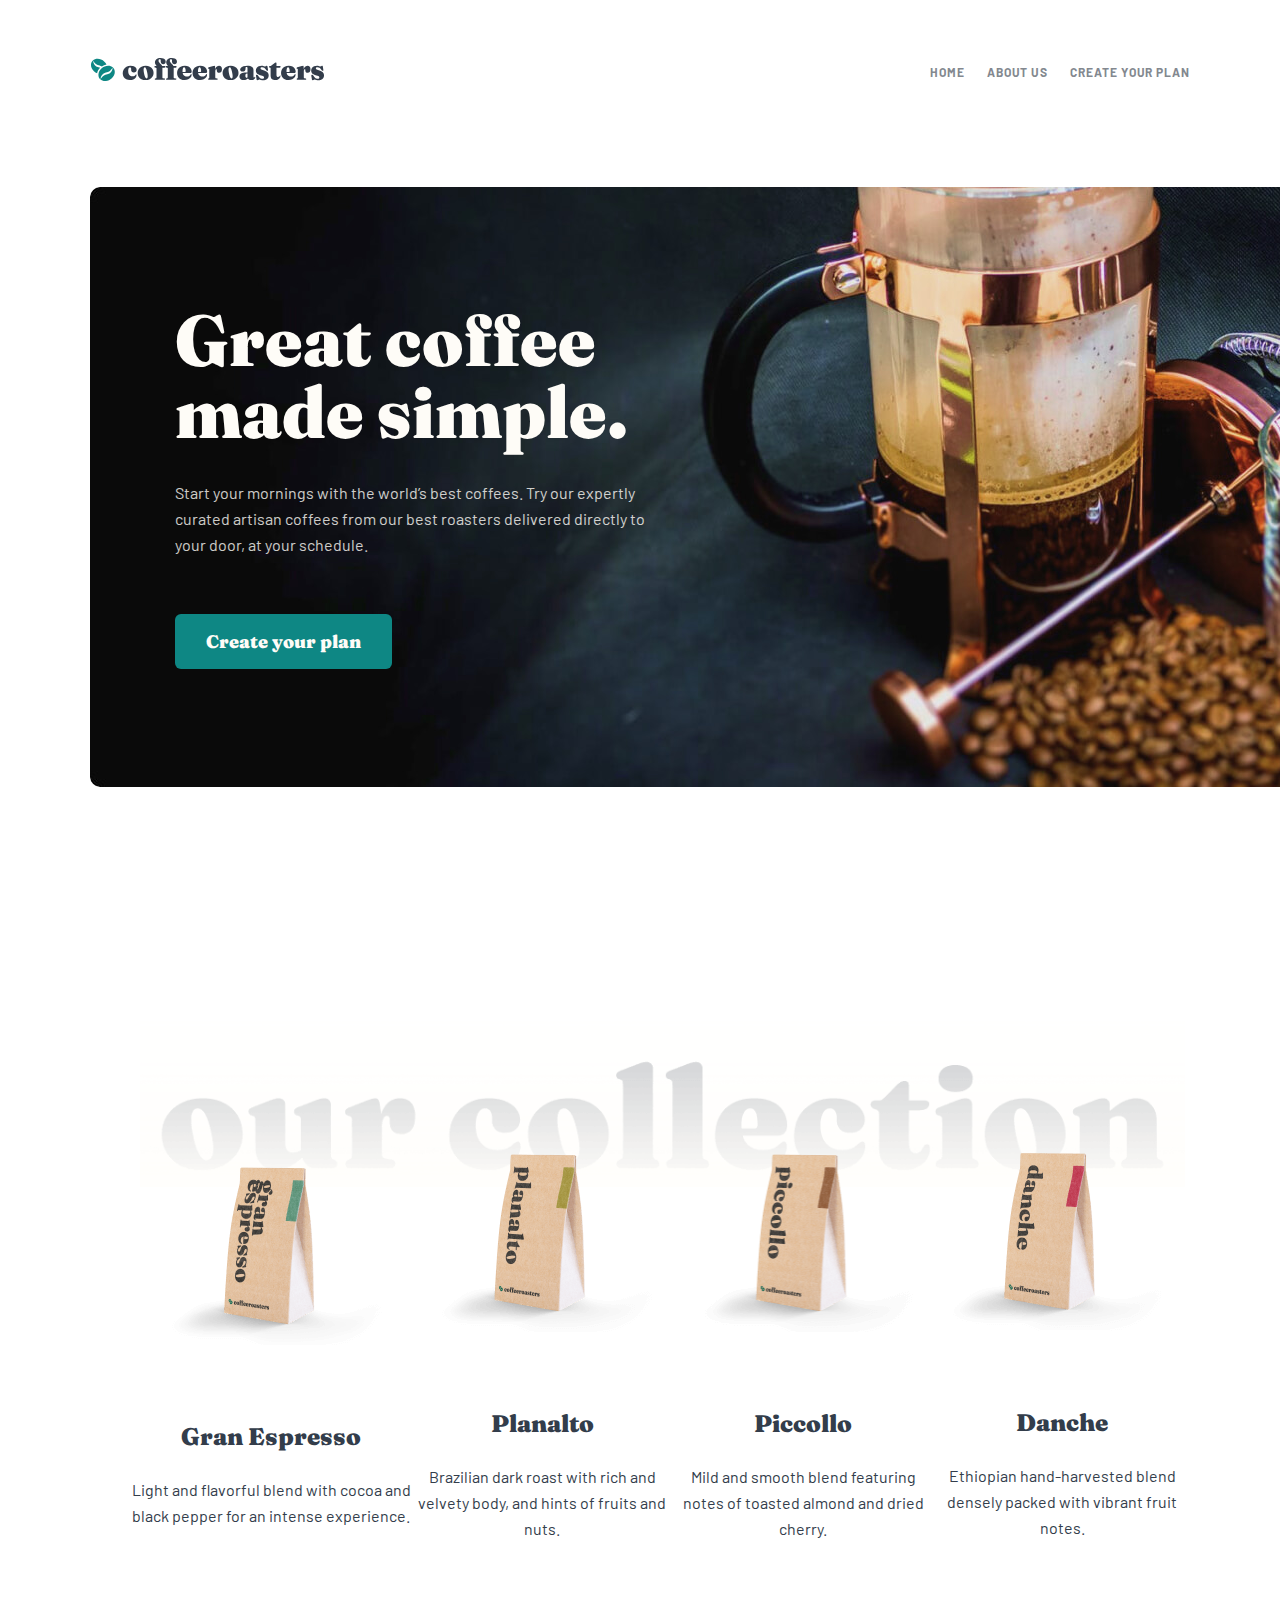
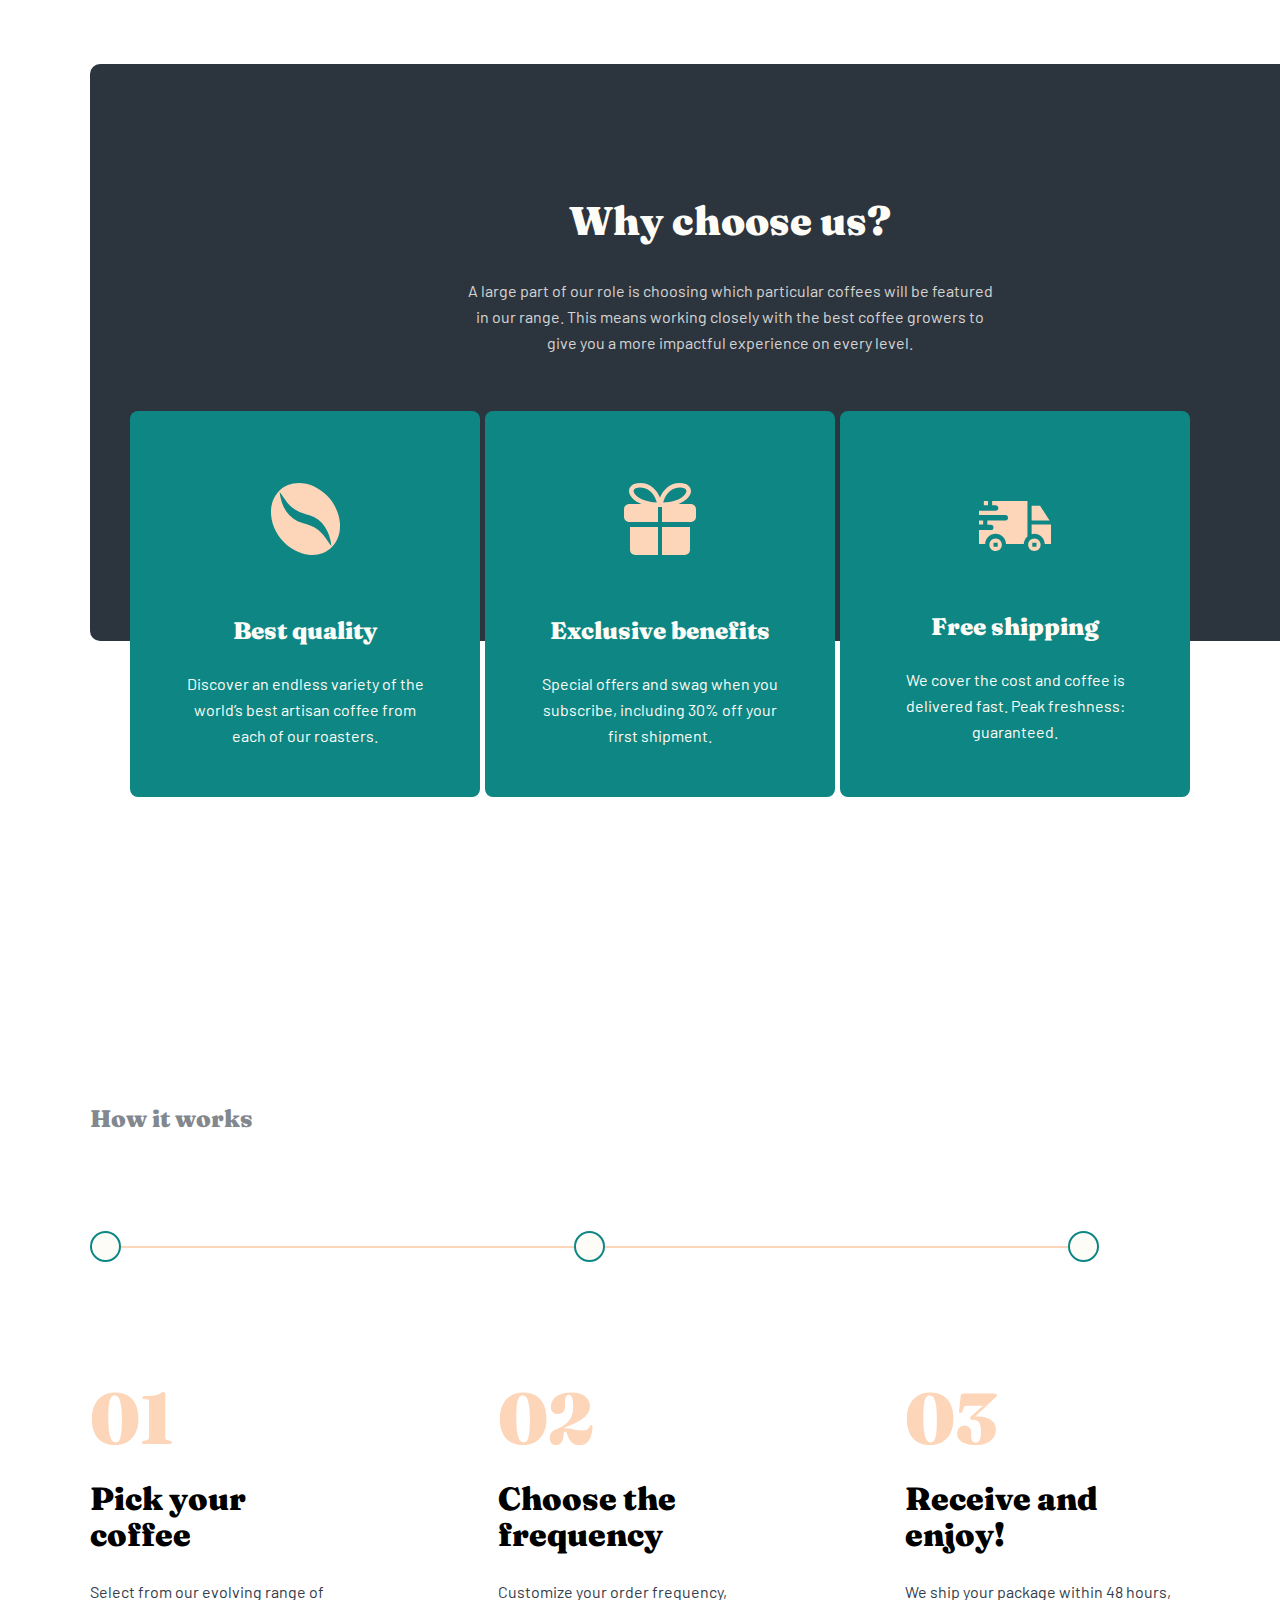
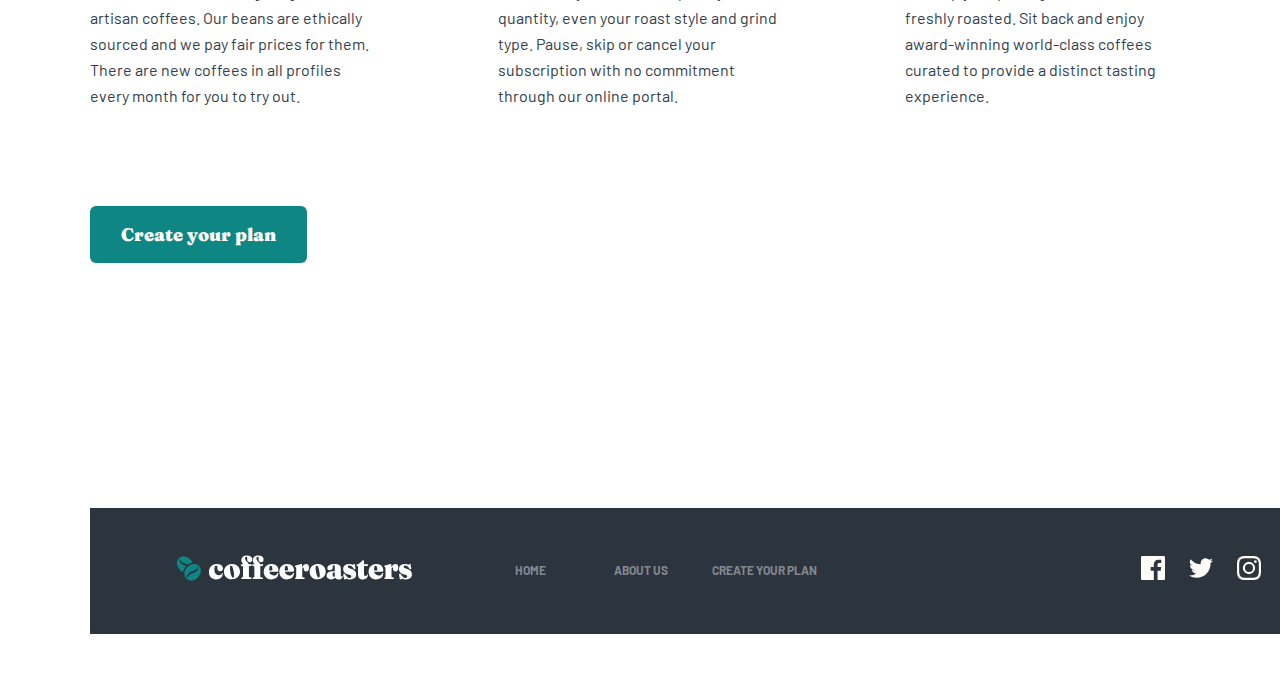
==== index.html @ 52d895f5 "coffe submit test 1" ====
<!DOCTYPE html>
<html lang="en">
<head>
    <meta charset="UTF-8"/>
    <meta http-equiv="X-UA-Compatible" content="IE=edge"/>
    <meta name="viewport" content="width=device-width, initial-scale=1.0"/>
    <link rel="preconnect" href="https://fonts.googleapis.com"/><link rel="preconnect" href="https://fonts.gstatic.com" crossorigin/><link href="https://fonts.googleapis.com/css2?family=Barlow:wght@400;600;700&family=Fraunces:opsz,wght@9..144,900&display=swap" rel="stylesheet"/>
    <link rel="stylesheet" href="./css/main.css"/>
<title>Homework2-1/2</title>
</head>

<body>
    <!-- 
        ============================
        HEADER
        ============================
    -->
    
    <header class="header">
        <div class="container">
            <a class="logo" href="index.html">
                <img class="logo-img" src="./icons/coffee-logobek.svg" alt="Logo of coffeeroasters" width="235" height="25"/>
            </a>
            <nav class="nav">
                <ul class="nav__list">
                    <li class="nav__list--item">
                        <a class="nav__list--item-link" href="index.html">HOME</a>
                    </li>
                    <li class="nav__list--item">
                        <a class="nav__list--item-link" href="about-us.html">ABOUT US</a>
                    </li>
                    <li class="nav__list--item">
                        <a class="nav__list--item-link" href="subscribe.html">Create your plan</a>
                    </li>
                </ul>
            </nav>
        </div>

<!-- 
        ============================
        HERO
        ============================
-->

        <div class="container">
            <div class="hero">
                <div class="hero__info">
                    <h1 class="hero__info-heading">Great coffee made simple.</h1>
                    <p class="hero__info-text">Start your mornings with the world’s best coffees. Try our expertly curated artisan coffees from our best roasters delivered directly to your door, at your schedule.</p>
                    <button class="hero__info-button">Create your plan</button>
                </div>
            </div>
        </div>
    </header>

    <!-- 
        ============================
        MAIN
        ============================
-->

<main class="main">

        <!-- 
        ============================
        OUR COLLECTION
        ============================
        -->

    <div class="container">
        <ul class="collection__list">

            <li class="collection__list--item">
                <img class="collection__list--item-img" src="./images/coffee-Gran.Espresso.png" alt="coffee Gran Espresso" width="255" height="193">
                <h3 class="collection__list--item-heading">Gran Espresso</h3>
                <p class="collection__list--item-text">Light and flavorful blend with cocoa and black pepper for an intense experience.</p>
            </li>

            <li class="collection__list--item">
                <img class="collection__list--item-img" src="./images/coffee-Planalto.png" alt="coffee Planalto" width="256" height="193">
                <h3 class="collection__list--item-heading">Planalto</h3>
                <p class="collection__list--item-text">Brazilian dark roast with rich and velvety body, and hints of fruits and nuts.</p>
            </li>

            <li class="collection__list--item">
                <img class="collection__list--item-img" src="./images/coffee-Piccollo.png" alt="coffee Piccollo" width="255" height="193">
                <h3 class="collection__list--item-heading">Piccollo</h3>
                <p class="collection__list--item-text">Mild and smooth blend featuring notes of toasted almond and dried cherry.</p>
            </li>

            <li class="collection__list--item" id="collection__list--item-4">
                <img class="collection__list--item-img" src="./images/coffee-Danche.png" alt="coffee Danche" width="235" height="178">
                <h3 class="collection__list--item-heading">Danche</h3>
                <p class="collection__list--item-text">Ethiopian hand-harvested blend densely packed with vibrant fruit notes.</p>
            </li>

        </ul>
    </div>

    <!-- 
        ============================
        Adventages
        ============================
    -->

    <div class="container">
        <div class="reasons__box">
            <h2 class="reasons__box-heading">Why choose us?</h2>
            <p class="reasons__box-text">A large part of our role is choosing which particular coffees will be featured in our range. This means working closely with the best coffee growers to give you a more impactful experience on every level.</p>
        </div>

        <ul class="reasons__list">

            <li class="reasons__list--item">
                <img class="reasons__list--item-img" src="./icons/coffe.bean-icon.svg" alt="coffee bean" width="71" height="72">
                <h3 class="reasons__list--item-heading">Best quality</h3>
                <p class="reasons__list--item-text">Discover an endless variety of the world’s best artisan coffee from each of our roasters.</p>
            </li>

            <li class="reasons__list--item">
                <img class="reasons__list--item-img" src="./icons/gift-icon.svg" alt="gift box" width="72" height="72">
                <h3 class="reasons__list--item-heading">Exclusive benefits</h3>
                <p class="reasons__list--item-text">Special offers and swag when you subscribe, including 30% off your first shipment.</p>
            </li>

            <li class="reasons__list--item" id="reasons__list--item-3">
                <img class="reasons__list--item-img" src="./icons/track-icon.svg" alt="track" width="72" height="50">
                <h3 class="reasons__list--item-heading">Free shipping</h3>
                <p class="reasons__list--item-text">We cover the cost and coffee is delivered fast. Peak freshness: guaranteed.</p>
            </li>

        </ul>
    </div>

        <!-- 
        ============================
        Process
        ============================
        -->

        <div class="container">
            <section class="process">
                <h3 class="process__heading">How it works</h3>

                <div class="process__line--box">
                    <p class="process__line"></p>
                    <img class="process__line-img" src="./icons/line-circle-icon.svg" alt="circle" width="31" height="31">
                    <img class="process__line-img" id="process__line-img-active-1" src="./icons/line-circle-icon.svg" alt="circle" width="31" height="31">
                    <img class="process__line-img" id="process__line-img-active-2" src="./icons/line-circle-icon.svg" alt="circle" width="31" height="31">
                </div>

                <ul class="process__list">

                    <li class="process__list--item">
                        <span class="process__list--item-number">01</span>
                        <h2 class="process__list--item-heading">Pick your coffee</h2>
                        <p class="process__list--item-text">Select from our evolving range of artisan coffees. Our beans are ethically sourced and we pay fair prices for them. There are new coffees in all profiles every month for you to try out.</p>
                    </li>

                    <li class="process__list--item">
                        <span class="process__list--item-number">02</span>
                        <h2 class="process__list--item-heading">Choose the frequency</h2>
                        <p class="process__list--item-text">Customize your order frequency, quantity, even your roast style and grind type. Pause, skip or cancel your subscription with no commitment through our online portal.</p>
                    </li>

                    <li class="process__list--item">
                        <span class="process__list--item-number">03</span>
                        <h2 class="process__list--item-heading">Receive and enjoy!</h2>
                        <p class="process__list--item-text">We ship your package within 48 hours, freshly roasted. Sit back and enjoy award-winning world-class coffees curated to provide a distinct tasting experience.</p>
                    </li>

                </ul>

                <button class="process__button">Create your plan</button>
            </section>
        </div>
</main>

        <!-- 
        ============================
        FOOTER
        ============================
        -->

        <footer class="footer">
            <div class="container">
                <div class="footer__box">
                    <a class="footer__box--link" href="index.html"><img class="footer__box--link-img" src="./icons/logobek.footer-icon.svg" alt="Logo of coffeeroasters" width="236" height="26"></a>

                    <a class="footer__box-link" href="index.html">HOME</a>
                    <a class="footer__box-link" href="index.html">ABOUT US</a>
                    <a class="footer__box-link" id="footer__box-link-1" href="index.html">Create your plan</a>

                    <a class="footer__box--link--socialmedia" href="#"><img class="footer__box--link--socialmedia-img" src="./icons/facebook-icon.svg" alt="facebook icon" width="24" height="24"></a>
                    <a class="footer__box--link--socialmedia" href="#"><img class="footer__box--link--socialmedia-img" src="./icons/twitter-icon.svg" alt="twitter icon" width="24" height="20"></a>
                    <a class="footer__box--link--socialmedia" href="#"><img class="footer__box--link--socialmedia-img" src="./icons/instagram-icon.svg" alt="instagramm icon" width="24" height="24"></a>
                </div>
            </div>
        </footer>
</body>
</html>
---- css/main.css ----
*{
    box-sizing: border-box;
    font-family: 'Barlow', sans-serif;
    font-family: 'Fraunces', serif;
    font-weight: 900;
}

body{
    margin: 0;
    padding: 0;
}

.container{
    max-width: 1440px;
    margin: 0 auto;
    padding: 45px 90px;
}

/* 
=====================
HEADER
===================== 
*/

.header .container{
    display: flex;
    align-items: center;
    justify-content: space-between;
}

.nav__list{
    width: 300px;
    display: flex;
    align-items: center;
    justify-content: space-between;
}

.nav__list--item{
    list-style-type: none;
}

.nav__list--item-link{
    font-family: 'Barlow', sans-serif;
    font-weight: 700;
    font-size: 12px;
    line-height: 15px;
    text-decoration: none;
    color: #83888F;
    letter-spacing: 0.923077px;
    text-transform: uppercase;
}

/* 
=====================
HERO
===================== 
*/

.hero{
    width: 1280px;
    height: 600px;
    padding: 117px 702px 115px 85px;
    background: #A2A2A2;
    border-radius: 10px;
    background-image: url(../images/coffee.img.for-footer-backgroun.jpg);
    background-repeat: no-repeat;
    
}

.hero__info{
    width: 495px;
}

.hero__info-heading{
    font-family: 'Fraunces';
    font-weight: 900;
    font-size: 72px;
    line-height: 72px;
    color: #FEFCF7;
    margin-top: 0;
    margin-bottom: 32px;
}

.hero__info-text{
    font-family: 'Barlow';
    font-style: normal;
    font-weight: 400;
    font-size: 16px;
    line-height: 26px;
    color: #FEFCF7;
    mix-blend-mode: normal;
    opacity: 0.8;
    margin-top: 0;
    margin-bottom: 56px;
}

.hero__info-button{
    border: none;
    font-family: 'Fraunces';
    font-weight: 900;
    font-size: 18px;
    line-height: 25px;
    text-align: center;
    color: #FEFCF7;
    background: #0E8784;
    border-radius: 6px;
    padding: 15px 31px;
}

/* 
=====================
OUR COLLECTION
===================== 
*/

.collection__list{
    display: flex;
    align-items: center;
    justify-content: space-between;
    list-style: none;
    margin-top: 136px;
    padding-top: 126px;
    background-image: url(../images/our-collection.png);
    background-repeat: no-repeat;
    background-size: 95%;
    background-position-x: 50px;
    background-position-y: -10px;
}

.collection__list--item{
    text-align: center;
}

#collection__list--item-4{
    margin-top: 13px;
}

.collection__list--item-img{
    margin-bottom: 72px;
}

.collection__list--item-heading{
    font-family: 'Fraunces';
    font-weight: 900;
    font-size: 24px;
    line-height: 32px;
    color: #333D4B;
    margin: 0;
    margin-bottom: 24px;
}

.collection__list--item-text{
    font-family: 'Barlow';
    font-weight: 400;
    font-size: 16px;
    line-height: 26px;
    color: #333D4B;
}

/* 
=====================
Advantages
===================== 
*/

.reasons__box{
    width: 1280px;
    height: 577px;
    background: #2C343E;
    border-radius: 10px;
    padding: 100px 370px 317px 370px;
    
}

.reasons__box-heading{
    font-family: 'Fraunces';
    text-align: center;
    color: #FEFCF7;
    font-weight: 900;
    font-size: 40px;
    line-height: 48px;
}

.reasons__box-text{
    font-family: 'Barlow';
    font-style: normal;
    font-weight: 400;
    font-size: 16px;
    line-height: 26px;
    text-align: center;
    color: #FEFCF7;
    mix-blend-mode: normal;
    opacity: 0.8;
}

.reasons__list{
    display: flex;
    align-items: center;
    justify-content: space-between;
    list-style-type: none;
    margin-top: -230px;
}

.reasons__list--item{
    width: 350px;
    background: #0E8784;
    border-radius: 8px;
    padding: 72px 48px 48px 48px;
    text-align: center;
    color: #FEFCF7;
}

.reasons__list--item-heading{
    font-family: 'Fraunces';
    margin-top: 56px;
    margin-bottom: 24px;
    font-weight: 900;
    font-size: 24px;
    line-height: 32px;
}

.reasons__list--item-text{
    margin: 0;
    font-family: 'Barlow';
    font-style: normal;
    font-weight: 400;
    font-size: 16px;
    line-height: 26px;
}

#reasons__list--item-3{
    height: 386px;
    padding-top: 90px;
}

/* 
=====================
PROCESS
===================== 
*/

.process{
    margin-top: 200px;
}

.process__heading{
    margin: 0;
    font-family: 'Fraunces';
    font-weight: 900;
    font-size: 24px;
    line-height: 32px;
    color: #83888F;
    margin-bottom: 95px;
}

.process__line--box{
    display: inline-block;
    width: 1000px;
}

.process__line-img{
    position: relative;
    top: -33px;
}

#process__line-img-active-1{
    position: relative;
    left: 450px;
}

#process__line-img-active-2{
    position: relative;
    left: 910px;
}

.process__line{
    width: 1000px;
    height: 2px;
    background-color: #FDD6BA;;
}

.process__list{
    display: flex;
    align-items: center;
    justify-content: space-between;
    list-style-type: none;
    padding: 0;
}

.process__list--item{
    width: 285px;
    margin-top: 67px;
    margin-bottom: 65px;
}

.process__list--item-number{
    font-family: 'Fraunces';
    font-weight: 900;
    font-size: 72px;
    line-height: 72px;
    color: #FDD6BA;
    margin: 0;
    margin-bottom: 38px;
}

.process__list--item-heading{
    width: 255px;
    font-family: 'Fraunces';
    font-weight: 900;
    font-size: 32px;
    line-height: 36px;
}

.process__list--item-text{
    font-family: 'Barlow';
    font-style: normal;
    font-weight: 400;
    font-size: 16px;
    line-height: 26px;
    color: #333D4B;
}

.process__button{
    font-family: 'Fraunces';
    font-weight: 900;
    font-size: 18px;
    line-height: 25px;
    color: #FEFCF7;
    text-align: center;
    border: none;
    background: #0E8784;
    border-radius: 6px;
    padding: 16px 31px;
}

/* 
=====================
FOOTER
===================== 
*/

.footer__box{
    margin-top: 200px;
    width: 1280px;
    display: flex;
    align-items: center;
    background: #2C343E;
    padding: 47px 85px 49px 86px;
}

.footer__box--link{
    margin-right: 103px;
}

.footer__box-link{
    width: 131px;
    margin-right: -10px;
    font-family: 'Barlow';
    font-style: normal;
    font-weight: 700;
    font-size: 12px;
    line-height: 15px;
    text-decoration: none;
    color: #83888F;
    text-transform: uppercase;
}

#footer__box-link-1{
    margin-right: 320px;
}

.footer__box--link--socialmedia{
    margin-right: 24px;
}

/* 
================================================================================
ABOUT US ABOUT US ABOUT US  PAGE PAGE PAGE PAGE PAGE
================================================================================ 
*/


.about__us{
    width: 1280px;
    background: #A2A2A2;
    border-radius: 10px;
    padding: 137px 750px 137px 85px;
    background-image: url(../images/about.us.background.coffe-img.jpg);
    background-repeat: no-repeat;
    background-size: cover;
}

.about__us-heading{
    margin: 0;
    padding: 0;
    font-family: 'Fraunces';
    font-weight: 900;
    font-size: 40px;
    line-height: 48px;
    color: #FEFCF7;
    margin-bottom: 24px;
}

.about__us-text{
    font-family: 'Barlow';
    font-style: normal;
    font-weight: 400;
    font-size: 16px;
    line-height: 26px;
    color: #FEFCF7;
}

/* 
=====================
OUR COMMITMENT
===================== 
*/

.section__commitment .container{
    display: flex;
    align-items: center;
    justify-content: space-between;
}

.commitment__img{
    margin-top: 80px;
    margin-bottom: 200px;
}

.commitment__box{
    width: 540px;
}

.commitment__box-heading{
    font-family: 'Fraunces';
    font-weight: 900;
    font-size: 40px;
    line-height: 48px;
    margin: 0;
    margin-bottom: 30px;
}

.commitment__box-text{
    font-family: 'Barlow';
    font-style: normal;
    font-weight: 400;
    font-size: 15px;
    line-height: 25px;
    color: #333D4B;
    mix-blend-mode: normal;
    opacity: 0.8;
}

/* 
=====================
QUALITY
===================== 
*/

.section-quality .container{
    display: flex;
}

.quality__box{
    background: #2C343E;
    border-radius: 10px;
    padding: 88px 655px 176px 85px;
}

.quality__box-heading{
    font-family: 'Fraunces';
    font-weight: 900;
    font-size: 40px;
    line-height: 48px;
    color: #FEFCF7;
    margin: 0;
    margin-bottom: 32px;
}

.quality__box-text{
    font-family: 'Barlow';
    font-style: normal;
    font-weight: 400;
    font-size: 16px;
    line-height: 26px;
    color: #FEFCF7;
    mix-blend-mode: normal;
    opacity: 0.8;
    margin: 0;
}

.quality-img{
    position: absolute;
    right: 165px;
    top: 1540px;
    border-radius: 9px;
}

/* 
=====================
HEADQUARTERS
===================== 
*/

.section-headquarters .container{
    padding-bottom: 0;
}

.headquarters-heading{
    font-family: 'Fraunces';
    font-weight: 900;
    font-size: 24px;
    line-height: 32px;
    color: #83888F;
    margin-top: 80px;
    margin-bottom: 73px;
}

.headquarters__list{
    display: flex;
    align-items: center;
    justify-content: space-between;
    list-style-type: none;
}

.headquarters__list--item-heading{
    font-family: 'Fraunces';
    font-weight: 900;
    font-size: 32px;
    line-height: 36px;
    color: #333D4B;
}

.headquarters__list--item-text{
    font-family: 'Barlow';
    font-style: normal;
    font-weight: 400;
    font-size: 16px;
    line-height: 26px;
    color: #333D4B;
}

.headquarters__list--item-number{
    font-family: 'Barlow';
    font-style: normal;
    font-weight: 400;
    font-size: 16px;
    line-height: 26px;
    text-decoration: none;
    color: #333D4B;
}

#headquarters__list--item-heading-1{
    margin-top: 30px;
}


/* 
================================================================================
SUBSCRIBE SUBSCRIBE SUBSCRIBE SUBSCRIBE PAGE PAGE PAGE PAGE PAGE
================================================================================ 
*/

/* 
=====================
PLAN
===================== 
*/

.section--about-us .container{
    padding-top: 0;
}

.plann{   
    width: 1280px;
    background: #A2A2A2;
    border-radius: 10px;
    padding: 137px 750px 137px 85px;
    background-image: url(../images/plan.background-ing.jpg);
    background-repeat: no-repeat;
    background-size: cover;
}

.plann-heading{
    width: 485px;
    font-family: 'Fraunces';
    font-weight: 900;
    font-size: 72px;
    line-height: 72px;
    color: #FEFCF7;
}

.plann-text{
    font-family: 'Barlow';
    font-style: normal;
    font-weight: 400;
    font-size: 16px;
    line-height: 26px;
    color: #FEFCF7;
    mix-blend-mode: normal;
    opacity: 0.8;
}


/* 
===============================
PLAN BY STEP
=============================== 
*/

.section-plan .container{
    position: relative;
    left: 10px;
    width: 1280px;
    background: #2C343E;
    border-radius: 10px;
    padding-top: 92px;
    padding-bottom: 10px;
    margin-bottom: 150px;
}

.plan__line--box{
    display: inline-block;
    width: 1000px;
}

.plan__line-img{
    position: relative;
    top: -33px;
}

#plan__line-img-active-1{
    position: relative;
    left: 450px;
}

#plan__line-img-active-2{
    position: relative;
    left: 910px;
}

.plan__line{
    width: 1000px;
    height: 2px;
    background-color: #FDD6BA;;
}

.plan__list{
    display: flex;
    align-items: center;
    justify-content: space-between;
    list-style-type: none;
    padding: 0;
}

.plan__list--item{
    width: 285px;
    margin-top: 67px;
    margin-bottom: 65px;
}

.plan__list--item-number{
    font-family: 'Fraunces';
    font-weight: 900;
    font-size: 72px;
    line-height: 72px;
    color: #FDD6BA;
    margin: 0;
    margin-bottom: 38px;
}

.plan__list--item-heading{
    width: 255px;
    font-family: 'Fraunces';
    font-weight: 900;
    font-size: 32px;
    line-height: 36px;
    color: #FEFCF7;
}

.plan__list--item-text{
    font-family: 'Barlow';
    font-style: normal;
    font-weight: 400;
    font-size: 16px;
    line-height: 26px;
    color: #FEFCF7;
}

/* 
===============================
QUESTIONS
=============================== 
*/

.section-questions .container{
    display: flex;
    justify-content: space-between;
}

.questions__types--box{
    width: 260px;
}

.question__types--box-number{
    font-family: 'Fraunces';
    font-weight: 900;
    font-size: 24px;
    line-height: 32px;
    color: #83888F;
    opacity: 0.5;
    margin-top: 0;
    margin-bottom: 0;    
}

.question__types--box-text{
    display: inline-block;
    margin-left: 29px;
    font-family: 'Fraunces';
    font-style: normal;
    font-weight: 900;
    font-size: 24px;
    line-height: 32px;
    color: #333D4B;
    opacity: 0.8;
    margin-top: 0;
    margin-bottom: 0;
}

#question__types--box-text{
    opacity: 1;
}

#question__types--box-number-1{
    color: #0E8784;
}

#question__types--box-number-5{
    opacity: 0.9;
}

.questions__types--box-line{
    width: 255px;
    height: 1px;
    background: #83888F;
    opacity: 0.25;
    margin-top: 24px;
    margin-bottom: 24px;
}

/* 
===============================
QUESTIONS LIST
=============================== 
*/

.questions__sub--box-heading{
    font-family: 'Fraunces';
    font-weight: 900;
    font-size: 40px;
    line-height: 48px;
    color: #83888F;
    margin-top: 0;
    margin-bottom: 56px;
    background-image: url(../icons/direction.up-icon.svg);
    background-repeat: no-repeat;
    background-position-x: right;
    background-position-y:center ;
}

.questions__sub--box__list{
    width: 730px;
    display: flex;
    justify-content: space-between;
    list-style-type: none;
    padding-left: 0;
    margin: 0;
    margin-bottom: 88px;
}

.questions__sub--box__list--item{
    width: 228px;
    padding: 32px 28px 84px 28px;
    background: #F4F1EB;
    border-radius: 8px;
}

.questions__sub--box__list--item-heading{
    font-family: 'Fraunces';
    font-weight: 900;
    font-size: 24px;
    line-height: 32px;
    color: #333D4B;
}

.questions__sub--box__list--item-text{
    font-family: 'Barlow';
    font-style: normal;
    font-weight: 400;
    font-size: 16px;
    line-height: 26px;
    color: #333D4B;
}

.questions__sub--box__list--item-11{
    background: #0E8784;
    border-radius: 8px;
    width: 228px;
    padding: 32px 28px 84px 28px;
}

.questions__sub--box__list--item-heading-11{
    color: #FFFFFF;
    font-family: 'Fraunces';
    font-weight: 900;
    font-size: 24px;
    line-height: 32px;
}

.questions__sub--box__list--item-text-11{
    color: #FEFCF7;
    font-family: 'Barlow';
    font-style: normal;
    font-weight: 400;
    font-size: 16px;
    line-height: 26px;
}

/* 
===============================
SUMMARY
=============================== 
*/

.summary__box{
    width: 730px;
    background: #2C343E;
    padding: 27px 64px 27px 64px;
}

.summary__box-heading{
    font-family: 'Barlow';
    font-style: normal;
    font-weight: 400;
    font-size: 16px;
    line-height: 26px;
    text-transform: uppercase;
    color: #FFFFFF;
    mix-blend-mode: normal;
    opacity: 0.5;
}

.summary__box-text{
    font-family: 'Fraunces';
    font-weight: 900;
    font-size: 24px;
    line-height: 40px;
    color: #FFFFFF;
}

.green-word{
    color:#0E8784;
}

.questions__box .process__button{
    margin-top: 40px;
    margin-left: 523px;
}

.footer .container{
    padding-top: 0;
}
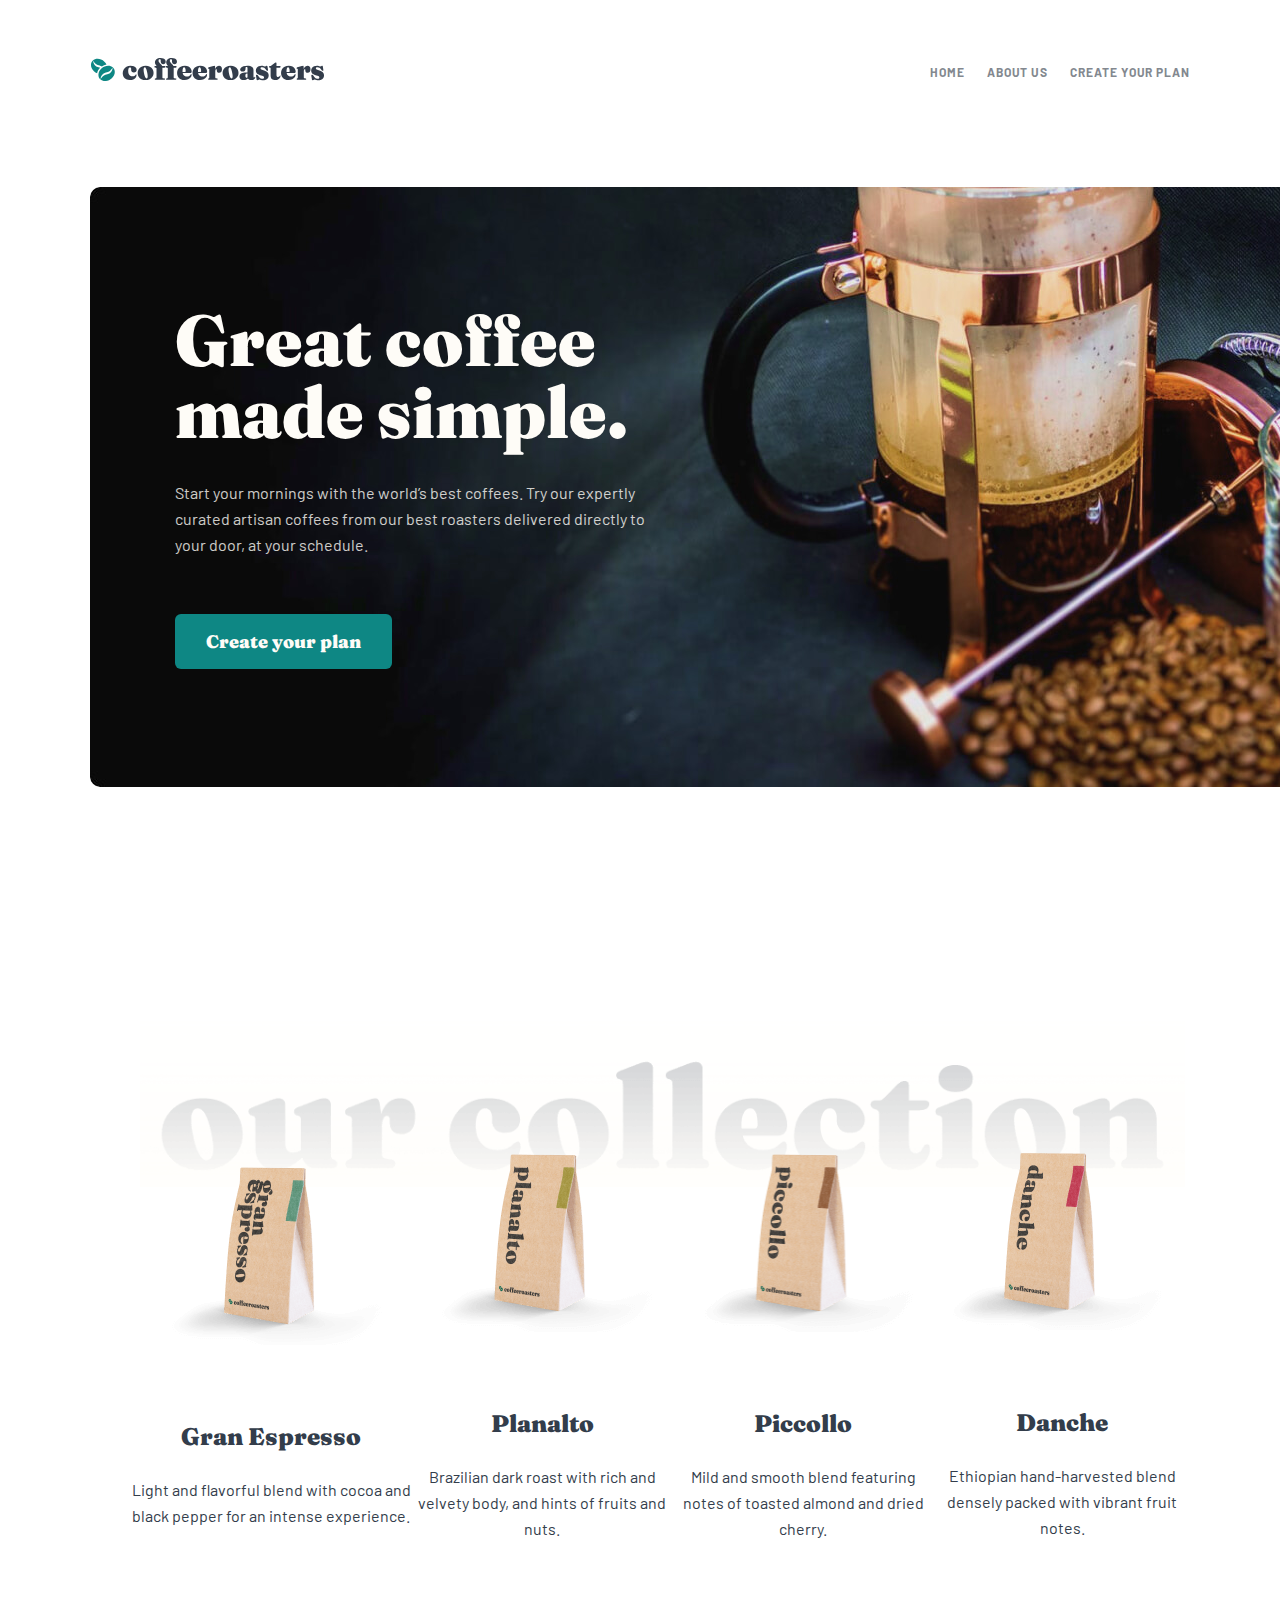
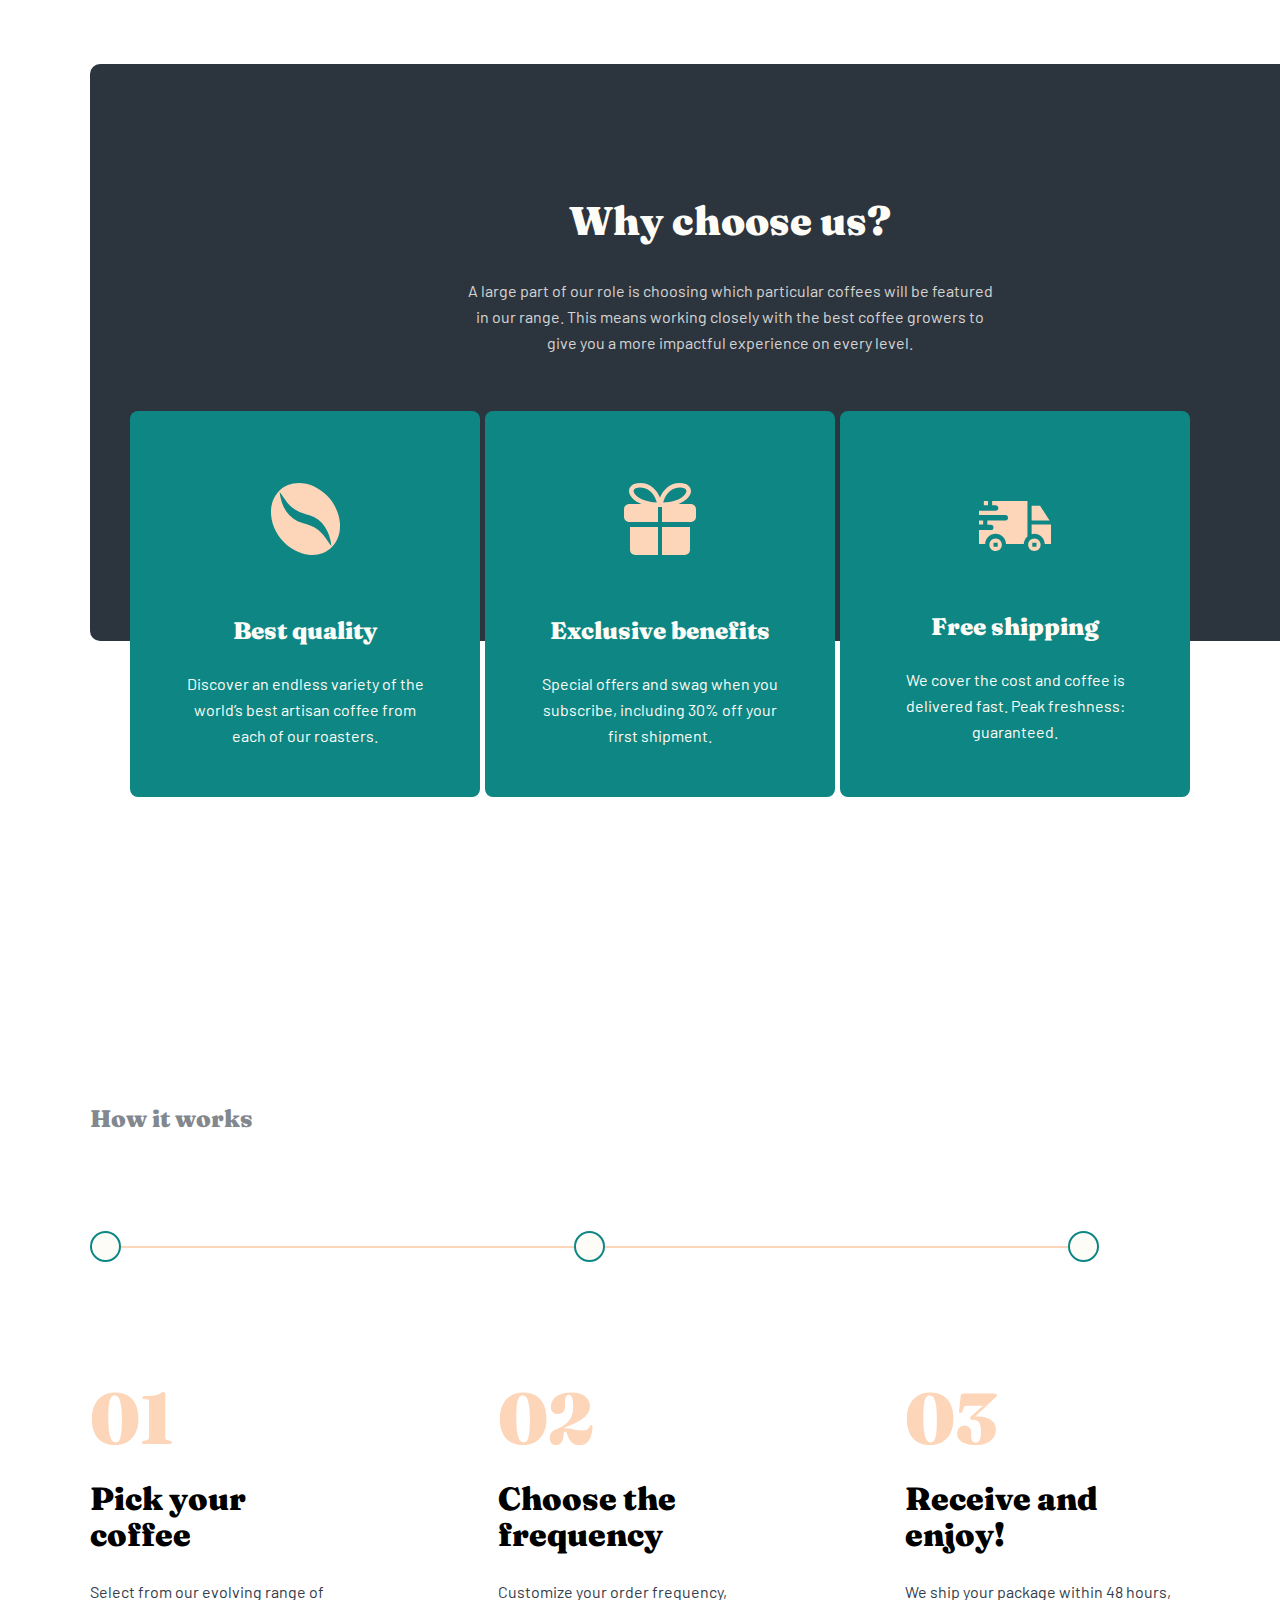
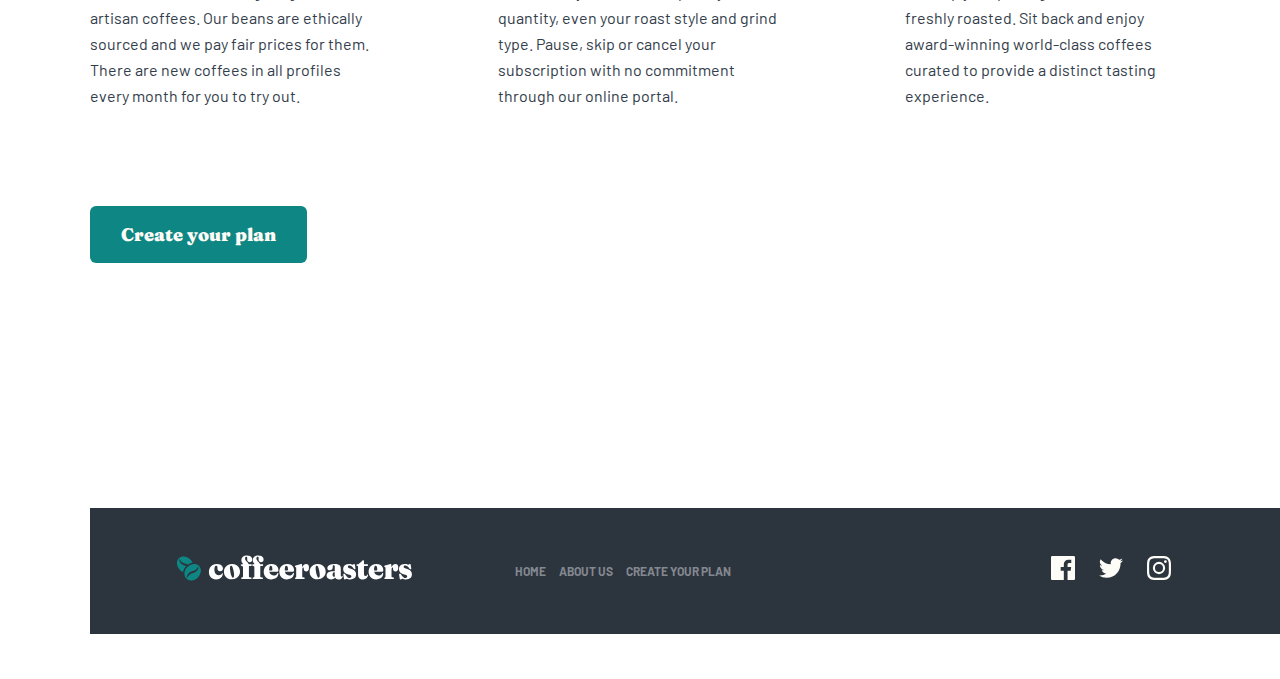
==== commit 81b82f3c: "cofferoaster hm" ====
--- a/index.html
+++ b/index.html
@@ -72,26 +72,34 @@
 
             <li class="collection__list--item">
                 <img class="collection__list--item-img" src="./images/coffee-Gran.Espresso.png" alt="coffee Gran Espresso" width="255" height="193">
-                <h3 class="collection__list--item-heading">Gran Espresso</h3>
-                <p class="collection__list--item-text">Light and flavorful blend with cocoa and black pepper for an intense experience.</p>
+                <div class="collection__list--item-box">
+                    <h3 class="collection__list--item-heading">Gran Espresso</h3>
+                    <p class="collection__list--item-text">Light and flavorful blend with cocoa and black pepper for an intense experience.</p>
+                </div>
             </li>
 
             <li class="collection__list--item">
                 <img class="collection__list--item-img" src="./images/coffee-Planalto.png" alt="coffee Planalto" width="256" height="193">
-                <h3 class="collection__list--item-heading">Planalto</h3>
-                <p class="collection__list--item-text">Brazilian dark roast with rich and velvety body, and hints of fruits and nuts.</p>
+                <div class="collection__list--item-box">
+                    <h3 class="collection__list--item-heading">Planalto</h3>
+                    <p class="collection__list--item-text">Brazilian dark roast with rich and velvety body, and hints of fruits and nuts.</p>
+                </div>
             </li>
 
             <li class="collection__list--item">
                 <img class="collection__list--item-img" src="./images/coffee-Piccollo.png" alt="coffee Piccollo" width="255" height="193">
-                <h3 class="collection__list--item-heading">Piccollo</h3>
-                <p class="collection__list--item-text">Mild and smooth blend featuring notes of toasted almond and dried cherry.</p>
+                <div class="collection__list--item-box">
+                    <h3 class="collection__list--item-heading">Piccollo</h3>
+                    <p class="collection__list--item-text">Mild and smooth blend featuring notes of toasted almond and dried cherry.</p>
+                </div>
             </li>
 
             <li class="collection__list--item" id="collection__list--item-4">
                 <img class="collection__list--item-img" src="./images/coffee-Danche.png" alt="coffee Danche" width="235" height="178">
-                <h3 class="collection__list--item-heading">Danche</h3>
-                <p class="collection__list--item-text">Ethiopian hand-harvested blend densely packed with vibrant fruit notes.</p>
+                <div class="collection__list--item-box">
+                    <h3 class="collection__list--item-heading">Danche</h3>
+                    <p class="collection__list--item-text">Ethiopian hand-harvested blend densely packed with vibrant fruit notes.</p>
+                </div>
             </li>
 
         </ul>
@@ -113,20 +121,26 @@
 
             <li class="reasons__list--item">
                 <img class="reasons__list--item-img" src="./icons/coffe.bean-icon.svg" alt="coffee bean" width="71" height="72">
-                <h3 class="reasons__list--item-heading">Best quality</h3>
-                <p class="reasons__list--item-text">Discover an endless variety of the world’s best artisan coffee from each of our roasters.</p>
+                <div class="reasons__list--item-info">
+                    <h3 class="reasons__list--item-heading">Best quality</h3>
+                    <p class="reasons__list--item-text">Discover an endless variety of the world’s best artisan coffee from each of our roasters.</p>
+                </div>
             </li>
 
             <li class="reasons__list--item">
                 <img class="reasons__list--item-img" src="./icons/gift-icon.svg" alt="gift box" width="72" height="72">
-                <h3 class="reasons__list--item-heading">Exclusive benefits</h3>
-                <p class="reasons__list--item-text">Special offers and swag when you subscribe, including 30% off your first shipment.</p>
+                <div class="reasons__list--item-info">
+                    <h3 class="reasons__list--item-heading">Exclusive benefits</h3>
+                    <p class="reasons__list--item-text">Special offers and swag when you subscribe, including 30% off your first shipment.</p>
+                </div>
             </li>
 
             <li class="reasons__list--item" id="reasons__list--item-3">
-                <img class="reasons__list--item-img" src="./icons/track-icon.svg" alt="track" width="72" height="50">
-                <h3 class="reasons__list--item-heading">Free shipping</h3>
-                <p class="reasons__list--item-text">We cover the cost and coffee is delivered fast. Peak freshness: guaranteed.</p>
+                <img class="reasons__list--item-img-1" src="./icons/track-icon.svg" alt="track" width="72" height="50">
+                <div class="reasons__list--item-info">
+                    <h3 class="reasons__list--item-heading">Free shipping</h3>
+                    <p class="reasons__list--item-text">We cover the cost and coffee is delivered fast. Peak freshness: guaranteed.</p>
+                </div>
             </li>
 
         </ul>
@@ -186,11 +200,11 @@
             <div class="container">
                 <div class="footer__box">
                     <a class="footer__box--link" href="index.html"><img class="footer__box--link-img" src="./icons/logobek.footer-icon.svg" alt="Logo of coffeeroasters" width="236" height="26"></a>
-
+                <div class="footer-mobile-box">
                     <a class="footer__box-link" href="index.html">HOME</a>
                     <a class="footer__box-link" href="index.html">ABOUT US</a>
                     <a class="footer__box-link" id="footer__box-link-1" href="index.html">Create your plan</a>
-
+                </div>
                     <a class="footer__box--link--socialmedia" href="#"><img class="footer__box--link--socialmedia-img" src="./icons/facebook-icon.svg" alt="facebook icon" width="24" height="24"></a>
                     <a class="footer__box--link--socialmedia" href="#"><img class="footer__box--link--socialmedia-img" src="./icons/twitter-icon.svg" alt="twitter icon" width="24" height="20"></a>
                     <a class="footer__box--link--socialmedia" href="#"><img class="footer__box--link--socialmedia-img" src="./icons/instagram-icon.svg" alt="instagramm icon" width="24" height="24"></a>
--- a/css/main.css
+++ b/css/main.css
@@ -50,6 +50,9 @@
     text-transform: uppercase;
 }
 
+.nav__list--item-link:hover{
+    color: #333D4B;
+}
 /* 
 =====================
 HERO
@@ -107,6 +110,9 @@
     padding: 15px 31px;
 }
 
+.hero__info-button:hover{
+    background: #66D2CF;
+}
 /* 
 =====================
 OUR COLLECTION
@@ -333,6 +339,9 @@
     padding: 16px 31px;
 }
 
+.process__button:hover{
+    background: #66D2CF;
+}
 /* 
 =====================
 FOOTER
@@ -353,8 +362,8 @@
 }
 
 .footer__box-link{
-    width: 131px;
-    margin-right: -10px;
+    width: 283px;
+    margin-right: 10px;
     font-family: 'Barlow';
     font-style: normal;
     font-weight: 700;
@@ -365,6 +374,10 @@
     text-transform: uppercase;
 }
 
+.footer__box-link:hover{
+    color: #FEFCF7;
+}
+
 #footer__box-link-1{
     margin-right: 320px;
 }
@@ -372,6 +385,7 @@
 .footer__box--link--socialmedia{
     margin-right: 24px;
 }
+
 
 /* 
 ================================================================================
@@ -459,6 +473,7 @@
 
 .section-quality .container{
     display: flex;
+    position: relative;
 }
 
 .quality__box{
@@ -492,7 +507,7 @@
 .quality-img{
     position: absolute;
     right: 165px;
-    top: 1540px;
+    top: -30px;
     border-radius: 9px;
 }
 
@@ -785,6 +800,10 @@
     border-radius: 8px;
 }
 
+.questions__sub--box__list--item:hover{
+    background: #FDD6BA;
+}
+
 .questions__sub--box__list--item-heading{
     font-family: 'Fraunces';
     font-weight: 900;
@@ -809,6 +828,10 @@
     padding: 32px 28px 84px 28px;
 }
 
+.questions__sub--box__list--item-11:hover{
+    background: #FDD6BA; 
+}
+
 .questions__sub--box__list--item-heading-11{
     color: #FFFFFF;
     font-family: 'Fraunces';
@@ -869,4 +892,284 @@
 
 .footer .container{
     padding-top: 0;
+}
+
+
+
+
+
+
+
+
+
+/* 
+-------------------------------------------------------------------------------------======================
+RESPONSIVE
+-------------------------------------------------------------------------------------======================
+*/
+
+
+
+
+
+
+
+
+
+
+
+@media only screen and (max-width: 768px) {
+    
+    .container{
+        max-width: 768px;
+        padding: 40px 40px 50px 40px;
+    }
+    
+    /* 
+    =====================
+    HEADER
+    ===================== 
+    */
+    
+    .header .container{
+        width: 765px;
+    }
+    
+    .nav__list{
+        width: 280px;
+    }
+    
+    /* 
+    =====================
+    HERO
+    ===================== 
+    */
+    
+    .hero{
+        width: 689px;
+        height: 500px;
+        padding: 104px 233px 104px 58px;
+        background-size: cover;
+    }
+    
+    .hero__info{
+        width: 398px;
+    }
+    
+    .hero__info-heading{
+        font-size: 48px;
+        line-height: 48px;
+        margin-bottom: 24px;
+    }
+    
+    .hero__info-text{
+        font-size: 15px;
+        line-height: 25px;
+        margin-bottom: 40px;
+    }
+    
+    .hero__info-button{
+        font-size: 18px;
+        line-height: 25px;
+        border-radius: 6px;
+        padding: 15px 31px;
+    }
+    /* 
+    =====================
+    OUR COLLECTION
+    ===================== 
+    */
+    
+    .collection__list{
+        display:table;
+        align-items: center;
+    }
+    
+    .collection__list--item{
+        text-align: center;
+        display: flex;
+        align-items: center;
+    }
+
+    .collection__list--item-box{
+        display: table;
+        text-align: left;
+        margin-left: 38px;
+    }
+    
+    .collection__list--item-text{
+        font-size: 15px;
+        line-height: 25px;
+    }
+    
+    /* 
+    =====================
+    Advantages
+    ===================== 
+    */
+    
+    .reasons__box{
+        width: 688px;
+        height: 573px;
+        padding: 56px 58px 0px 57px;
+    }
+    
+    .reasons__box-heading{
+        font-size: 32px;
+        line-height: 48px;
+    }
+    
+    .reasons__box-text{
+        font-size: 15px;
+        line-height: 25px;
+    }
+    
+    .reasons__list{
+        width: 573px;
+        display: table;
+        align-items: center;
+        margin-top: -270px;
+        padding-left: 55px;
+    }
+    
+    .reasons__list--item{
+        width: 573px;
+        height: 180px;
+        padding: 41px 48px 41px 70px;
+        text-align: center;
+        display: flex;
+        margin-bottom: 24px;
+    }
+
+    .reasons__list--item-img{
+        width: 56px;
+        height: 56px;
+    }
+
+    .reasons__list--item-info{
+        display: table;
+        text-align: left;
+        margin-left: 55px;
+    }
+
+    .reasons__list--item-img-1{
+        width: 55px;
+        height: 39px;
+    }
+    
+    .reasons__list--item-heading{
+        margin: 0;
+        margin-bottom: 16px;
+        font-size: 24px;
+        line-height: 32px;
+    }
+    
+    .reasons__list--item-text{
+        margin: 0;
+        font-size: 15px;
+        line-height: 25px;
+    }
+    
+    #reasons__list--item-3{
+        height: 180px;
+        padding-top: 41px;
+    }
+    
+    /* 
+    =====================
+    PROCESS
+    ===================== 
+    */
+    
+    .process{
+        margin-top: 144px;
+    }
+    
+    .process__line--box{
+        width: 500px;
+    }
+    
+    #process__line-img-active-2{
+        left: 185px;
+    }
+    
+    .process__line{
+        width: 497px;
+    }
+
+    .process__list{
+        align-items: start;
+}
+
+    
+    .process__list--item{
+        width: 223px;
+        margin-bottom: 44px;
+        margin-right: 15px;
+    }
+    
+    .process__list--item-heading{
+        width: 223px;
+        font-weight: 900;
+        font-size: 28px;
+        line-height: 32px;
+    }
+    
+    .process__list--item-text{
+        font-size: 15px;
+        line-height: 25px;
+        width: 223px;
+        height: 154px;
+    }
+
+    /* 
+    =====================
+    FOOTER
+    ===================== 
+    */
+    
+    .footer__box{
+        width: 688px;
+        display: table;
+        align-items: center;
+        padding: 54px 0px 54px 0px;
+        text-align: center;
+    }
+    
+    .footer__box--link{
+        margin-right: 0px;
+        text-align: center;
+    }
+    
+    .footer-mobile-box{
+        padding-left: 130px;
+        width: 600px;
+        display: flex;
+        align-items: center;
+        justify-content: space-around;
+        margin-top: 32px;
+        margin-bottom: 65px;
+        margin-left: -40px;
+    }
+
+    .footer__box-link{
+        width: 200px;
+        margin-right: -190px;
+        font-size: 12px;
+        line-height: 15px;
+        text-transform: uppercase;
+    }
+
+    
+    .footer__box-link:hover{
+        color: #FEFCF7;
+    }
+    
+    #footer__box-link-1{
+        margin-right: -10px;
+    }
+    
+    .footer__box--link--socialmedia{
+        margin-right: 24px;
+    }
 }